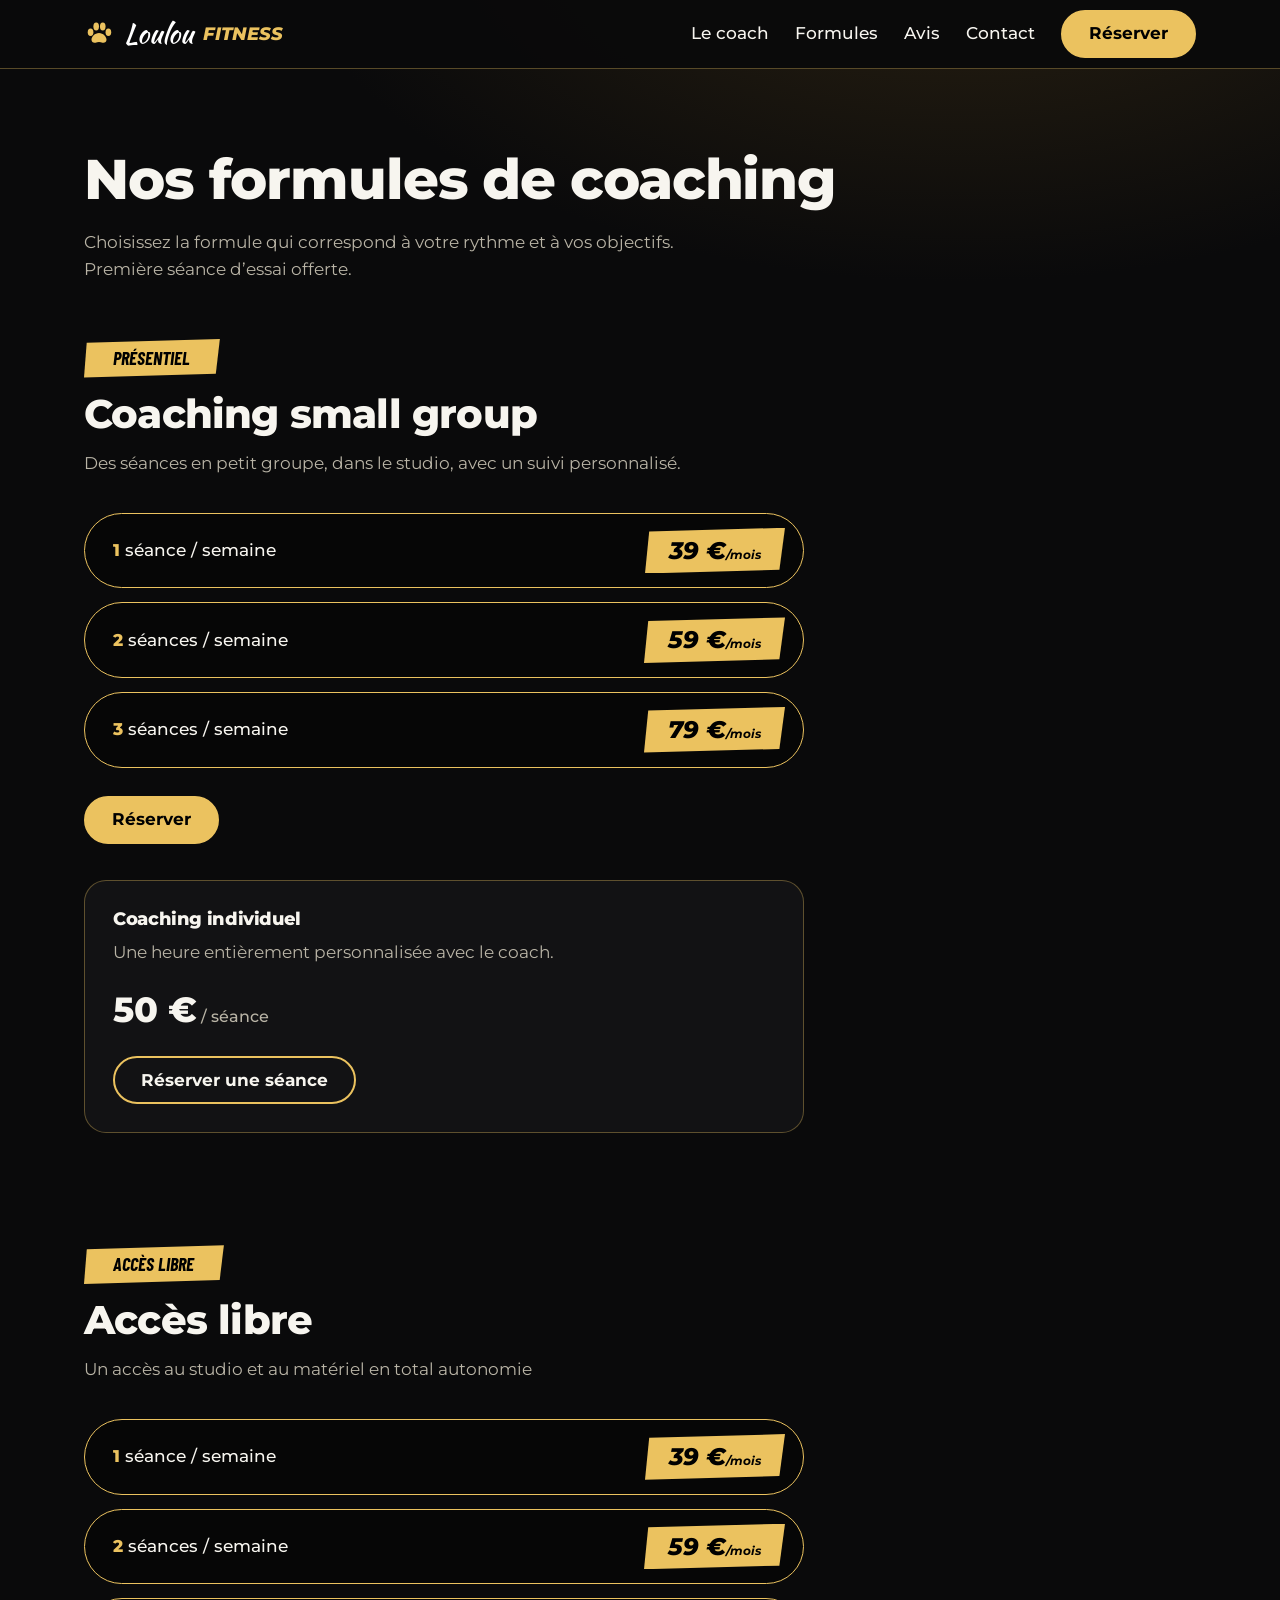
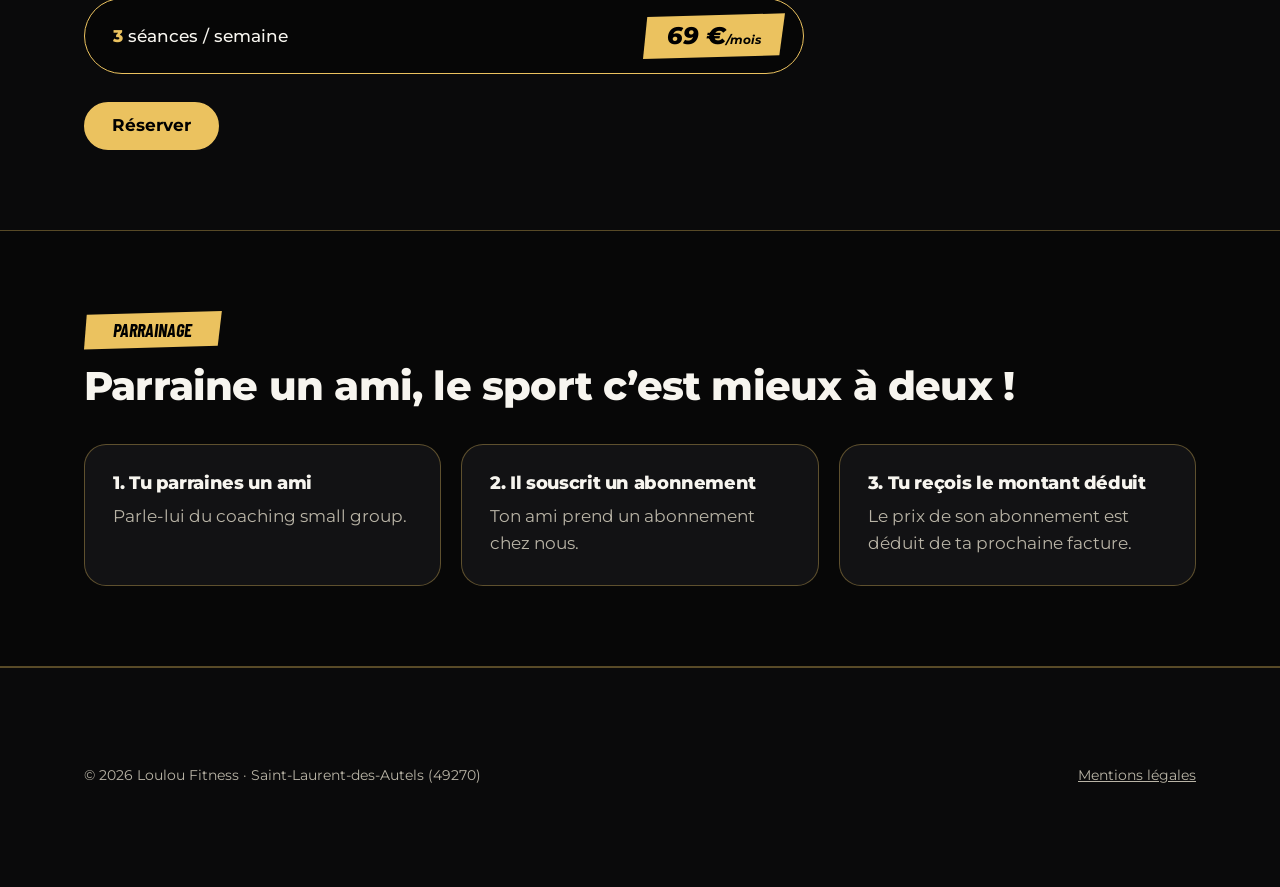
==== formules.html @ 881c1370 "initialisation style" ====
<!doctype html>
<html lang="fr">
<head>
<meta charset="utf-8">
<meta name="viewport" content="width=device-width, initial-scale=1">
<title>Loulou Fitness | Nos Formules de coaching</title>
<meta name="description" content="Coaching small group en présentiel dès 39 €/mois, coaching individuel et parrainage à Saint-Laurent-des-Autels (49270). Découvrez toutes les formules Loulou Fitness.">
<link rel="canonical" href="https://loulou-fitness.fr/formules.html">
<link rel="icon" href="assets/loulou-fitness_img.png" type="image/png">
<meta name="theme-color" content="#0a0a0b">
<link rel="preconnect" href="https://fonts.googleapis.com"><link rel="preconnect" href="https://fonts.gstatic.com" crossorigin>
<link href="https://fonts.googleapis.com/css2?family=Barlow+Condensed:ital,wght@1,700&family=Kaushan+Script&family=Montserrat:ital,wght@0,500;0,700;0,800;1,800&display=swap" rel="stylesheet">
<link rel="stylesheet" href="style.css">
</head>
<body>
<header class="top"><div class="wrap"><a class="logo" href="/" aria-label="Loulou Fitness, accueil"><svg viewBox="0 0 32 32" width="30" height="30" aria-hidden="true"><g fill="#ebc25f"><ellipse cx="7" cy="14" rx="3" ry="4"/><ellipse cx="13" cy="8" rx="3" ry="4.2"/><ellipse cx="20" cy="8" rx="3" ry="4.2"/><ellipse cx="26" cy="14" rx="3" ry="4"/><path d="M16 15c-4.5 0-8 4-8 7.2 0 2.6 2.2 3.6 4.3 3.1 1.2-.3 2.4-.7 3.7-.7s2.500.4 3.700.7c2.100.5 4.300-.5 4.300-3.100C24 19 20.500 15 16 15z"/></g></svg><span class="script">Loulou</span> <b>FITNESS</b></a>
<nav aria-label="Navigation principale"><a href="/#coach">Le coach</a><a href="formules.html">Formules</a><a href="/#avis">Avis</a><a href="/#contact">Contact</a><a href="https://reservation.loulou-fitness.fr" class="btn">Réserver</a></nav>
</div></header>
<main>
<section style="padding-bottom:24px"><div class="wrap">
<h1>Nos formules de coaching</h1>
<p class="muted" style="margin-top:18px;max-width:36em">Choisissez la formule qui correspond à votre rythme et à vos objectifs. Première séance d’essai offerte.</p>
</div></section>

<section id="presentiel" style="padding-top:32px"><div class="wrap">
<div class="head"><span class="stroke">Présentiel</span><h2>Coaching small group</h2><p class="muted">Des séances en petit groupe, dans le studio, avec un suivi personnalisé.</p></div>
<div class="pills">
<div class="pill"><span><b>1</b> séance / semaine</span><strong>39 €<small>/mois</small></strong></div>
<div class="pill"><span><b>2</b> séances / semaine</span><strong>59 €<small>/mois</small></strong></div>
<div class="pill"><span><b>3</b> séances / semaine</span><strong>79 €<small>/mois</small></strong></div>
</div>
<div class="cta-row"><a class="btn" href="https://reservation.loulou-fitness.fr">Réserver</a></div>
<div class="card" style="margin-top:36px;max-width:720px"><h3>Coaching individuel</h3><p>Une heure entièrement personnalisée avec le coach.</p><div class="price">50 €<small> / séance</small></div><a class="btn ghost" href="https://reservation.loulou-fitness.fr">Réserver une séance</a></div>
</div></section>

<!-- Accès libre : compléter (contenu, tarifs) puis retirer hidden -->
<section id="Accès libre" style="padding-top:32px"><div class="wrap">
<div class="head"><span class="stroke">Accès libre</span><h2>Accès libre</h2><p class="muted">Un accès au studio et au matériel en total autonomie</p></div>
<div class="pills">
<div class="pill"><span><b>1</b> séance / semaine</span><strong>39 €<small>/mois</small></strong></div>
<div class="pill"><span><b>2</b> séances / semaine</span><strong>59 €<small>/mois</small></strong></div>
<div class="pill"><span><b>3</b> séances / semaine</span><strong>69 €<small>/mois</small></strong></div>
</div>
<div class="cta-row"><a class="btn" href="https://reservation.loulou-fitness.fr">Réserver</a></div>
</div></section>

<!-- Distanciel : compléter (contenu, tarifs) puis retirer hidden -->
<section hidden id="distanciel"><div class="wrap"><div class="head"><span class="stroke">Distanciel</span><h2>Coaching à distance</h2><p class="muted">[Description et tarifs]</p></div></div></section>

<section id="parrainage" class="alt-bg"><div class="wrap">
<div class="head"><span class="stroke">Parrainage</span><h2>Parraine un ami, le sport c’est mieux à deux !</h2></div>
<div class="grid">
<div class="card"><h3>1. Tu parraines un ami</h3><p>Parle-lui du coaching small group.</p></div>
<div class="card"><h3>2. Il souscrit un abonnement</h3><p>Ton ami prend un abonnement chez nous.</p></div>
<div class="card"><h3>3. Tu reçois le montant déduit</h3><p>Le prix de son abonnement est déduit de ta prochaine facture.</p></div>
</div>
</div></section>
</main>
<footer><div class="wrap"><div class="legal"><span>© 2026 Loulou Fitness · Saint-Laurent-des-Autels (49270)</span><a href="mentions-legales.html">Mentions légales</a></div></div></footer>
<div class="bar"><a class="btn ghost" href="tel:+33668497750">Appeler</a><a class="btn" href="https://reservation.loulou-fitness.fr">Réserver</a></div>
</body>
</html>
---- style.css ----
:root{--bg:#0a0a0b;--panel:#121214;--line:rgba(235,194,95,.35);--ink:#f7f5ef;--mute:#b9b4a6;--gold:#ebc25f}
*{box-sizing:border-box}
html{scroll-behavior:smooth;scroll-padding-top:80px}
body{margin:0;color:var(--ink);font:400 17px/1.6 Montserrat,system-ui,-apple-system,"Segoe UI",Arial,sans-serif;background:radial-gradient(1100px 600px at 75% -10%,#2b2212 0,var(--bg) 62%) fixed,var(--bg)}
h1,h2,h3{margin:0;font-weight:800;letter-spacing:-.02em;line-height:1.1}
h1{font-size:clamp(2rem,4.8vw,3.5rem)}
h2{font-size:clamp(1.7rem,3.6vw,2.5rem)}
h3{font-size:1.15rem}
p{margin:0}
a{color:inherit}
a:focus-visible,button:focus-visible{outline:3px solid var(--gold);outline-offset:3px}
.skip{position:absolute;left:-999px;top:8px;background:var(--gold);color:#000;padding:8px 14px;border-radius:8px;z-index:20}
.skip:focus{left:8px}
.wrap{max-width:1160px;margin:0 auto;padding:0 24px}
.muted{color:var(--mute)}
.y{color:var(--gold)}
.script{font-family:"Kaushan Script","Segoe Script",cursive;font-weight:400}
.stroke{display:inline-block;background:var(--gold);color:#000;font:italic 700 1.15rem/1 "Barlow Condensed","Arial Narrow",sans-serif;text-transform:uppercase;padding:.55em 1.6em;clip-path:polygon(2% 10%,100% 0,97% 90%,0 100%)}
.btn{display:inline-flex;align-items:center;justify-content:center;min-height:48px;padding:0 26px;border-radius:999px;font-weight:700;text-decoration:none;background:var(--gold);color:#000;border:2px solid var(--gold)}
.btn:hover{background:#fff;border-color:#fff}
.btn.ghost{background:transparent;color:var(--ink);border-color:var(--gold)}
.btn.ghost:hover{background:var(--gold);color:#000}
.btn.dark{background:#000;color:var(--gold);border-color:#000}
.btn.dark:hover{background:#1a1a1a}
header.top{border-bottom:1px solid var(--line);position:sticky;top:0;background:rgba(10,10,11,.95);z-index:10}
.top .wrap{display:flex;align-items:center;justify-content:space-between;gap:16px;min-height:68px}
.logo{display:flex;align-items:center;gap:10px;text-decoration:none;font-size:1.5rem;line-height:1}
.logo .script{color:#fff;font-size:1.7rem}
.logo b{color:var(--gold);font-style:italic;font-weight:800;font-size:1.15rem}
nav{display:flex;align-items:center;gap:26px}
nav a:not(.btn){text-decoration:none;font-weight:500}
nav a:not(.btn):hover{color:var(--gold)}
section{padding:80px 0}
.hero{display:grid;grid-template-columns:1.1fr .9fr;gap:48px;align-items:center}
.hero .lead{font-size:1.1rem;max-width:34em;margin:22px 0 28px}
.actions{display:flex;flex-wrap:wrap;gap:12px}
.ph{background:var(--panel);color:var(--mute);border:1px dashed var(--line);border-radius:24px;min-height:440px;display:flex;align-items:center;justify-content:center;text-align:center;padding:24px}
.grid{display:grid;grid-template-columns:repeat(auto-fit,minmax(240px,1fr));gap:20px}
.card{background:var(--panel);border:1px solid var(--line);border-radius:22px;padding:28px}
.card p{color:var(--mute);margin-top:10px}
.card.pop{border:2px solid var(--gold)}
.about{display:grid;grid-template-columns:.8fr 1.2fr;gap:48px;align-items:center}
.stats{display:flex;flex-wrap:wrap;gap:36px;margin-top:28px}
.stats strong{display:block;font-size:2.4rem;line-height:1;color:var(--gold);font-weight:800}
.alt-bg{background:rgba(0,0,0,.35);border-block:1px solid var(--line)}
.head{margin-bottom:36px;display:flex;flex-direction:column;gap:14px;align-items:flex-start}
.pills{display:grid;gap:14px;max-width:720px}
.pill{display:flex;align-items:center;justify-content:space-between;gap:16px;border:1.5px solid var(--gold);border-radius:999px;padding:14px 18px 14px 28px;background:rgba(0,0,0,.45);font-weight:500}
.pill b{color:var(--gold);font-weight:800}
.pill strong{background:var(--gold);color:#000;font:italic 800 1.5rem/1 Montserrat,sans-serif;padding:.45em 1em;clip-path:polygon(3% 8%,100% 0,96% 92%,0 100%);white-space:nowrap}
.pill small{font-size:.75rem;font-weight:700}
.price{font-size:2.2rem;font-weight:800;margin:16px 0 18px}
.price small{font-size:1rem;font-weight:500;color:var(--mute)}
.stars{color:var(--gold);letter-spacing:.15em;font-size:1.2rem}
.rv blockquote{margin:12px 0;color:var(--ink)}
.rv figcaption{color:var(--mute);font-size:.9rem}
.band{background:linear-gradient(135deg,#f3cf78,#d6a94c);color:#000;border-radius:28px;padding:56px;display:flex;flex-wrap:wrap;gap:24px;align-items:center;justify-content:space-between}
.band p{margin-top:10px;max-width:32em}
.cta-row{margin-top:28px;display:flex;flex-wrap:wrap;gap:12px}
footer{border-top:1px solid var(--line);padding:56px 0 100px}
footer .grid{grid-template-columns:repeat(auto-fit,minmax(220px,1fr));gap:32px}
footer h3{margin-bottom:12px}
footer p,footer li{color:var(--mute)}
footer ul{list-style:none;margin:0;padding:0}
.legal{margin-top:40px;display:flex;flex-wrap:wrap;gap:16px;justify-content:space-between;font-size:.9rem;color:var(--mute)}
.bar{display:none}
.prose{max-width:720px}.prose h2{margin:36px 0 10px;font-size:1.5rem}.prose p{margin-bottom:12px;color:var(--mute)}
@media(max-width:860px){
 section{padding:56px 0}
 .hero,.about{grid-template-columns:1fr;gap:32px}
 .ph{min-height:260px}
 nav a:not(.btn){display:none}
 .band{padding:32px 24px}
 .pill{padding:12px 12px 12px 20px}
 .pill strong{font-size:1.2rem}
 .bar{display:flex;position:fixed;left:0;right:0;bottom:0;gap:10px;padding:10px 16px;background:#000;border-top:1px solid var(--line);z-index:10}
 .bar .btn{flex:1;min-height:48px;padding:0 12px}
}
@media(prefers-reduced-motion:reduce){html{scroll-behavior:auto}}
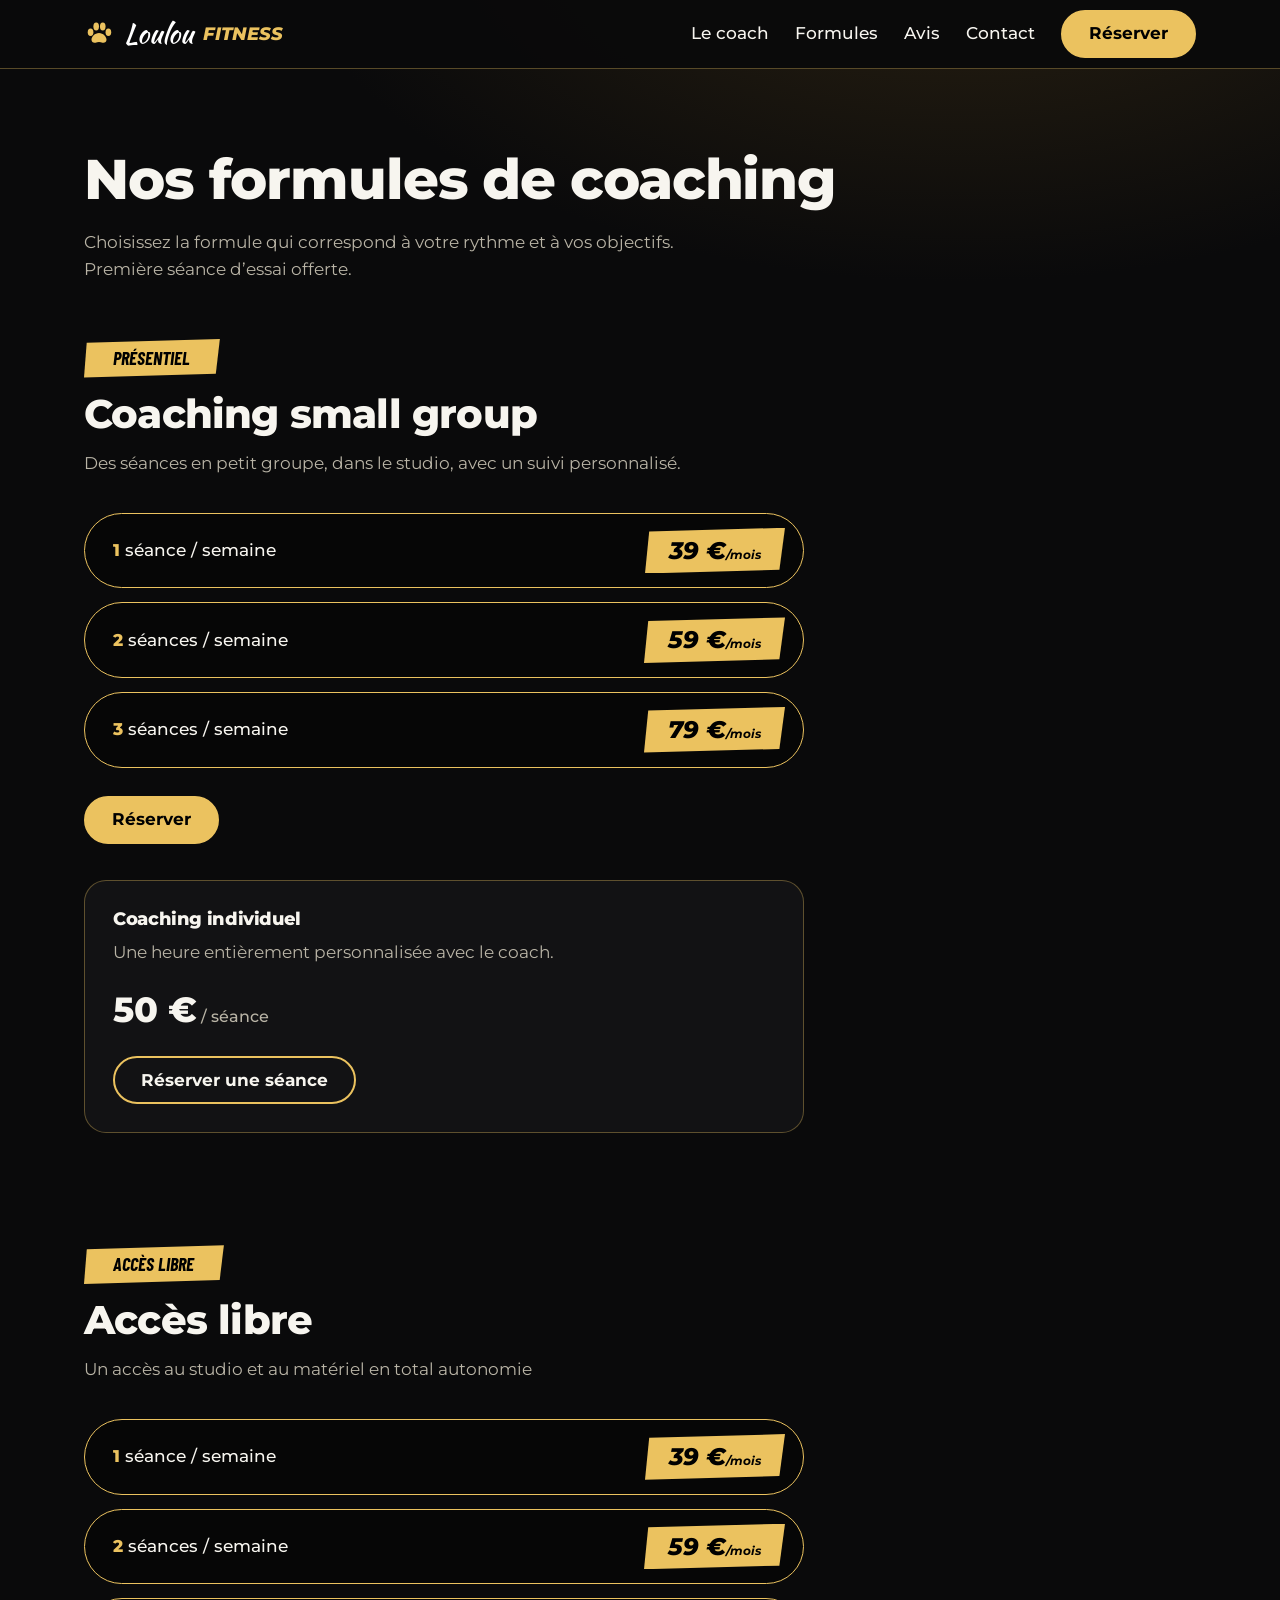
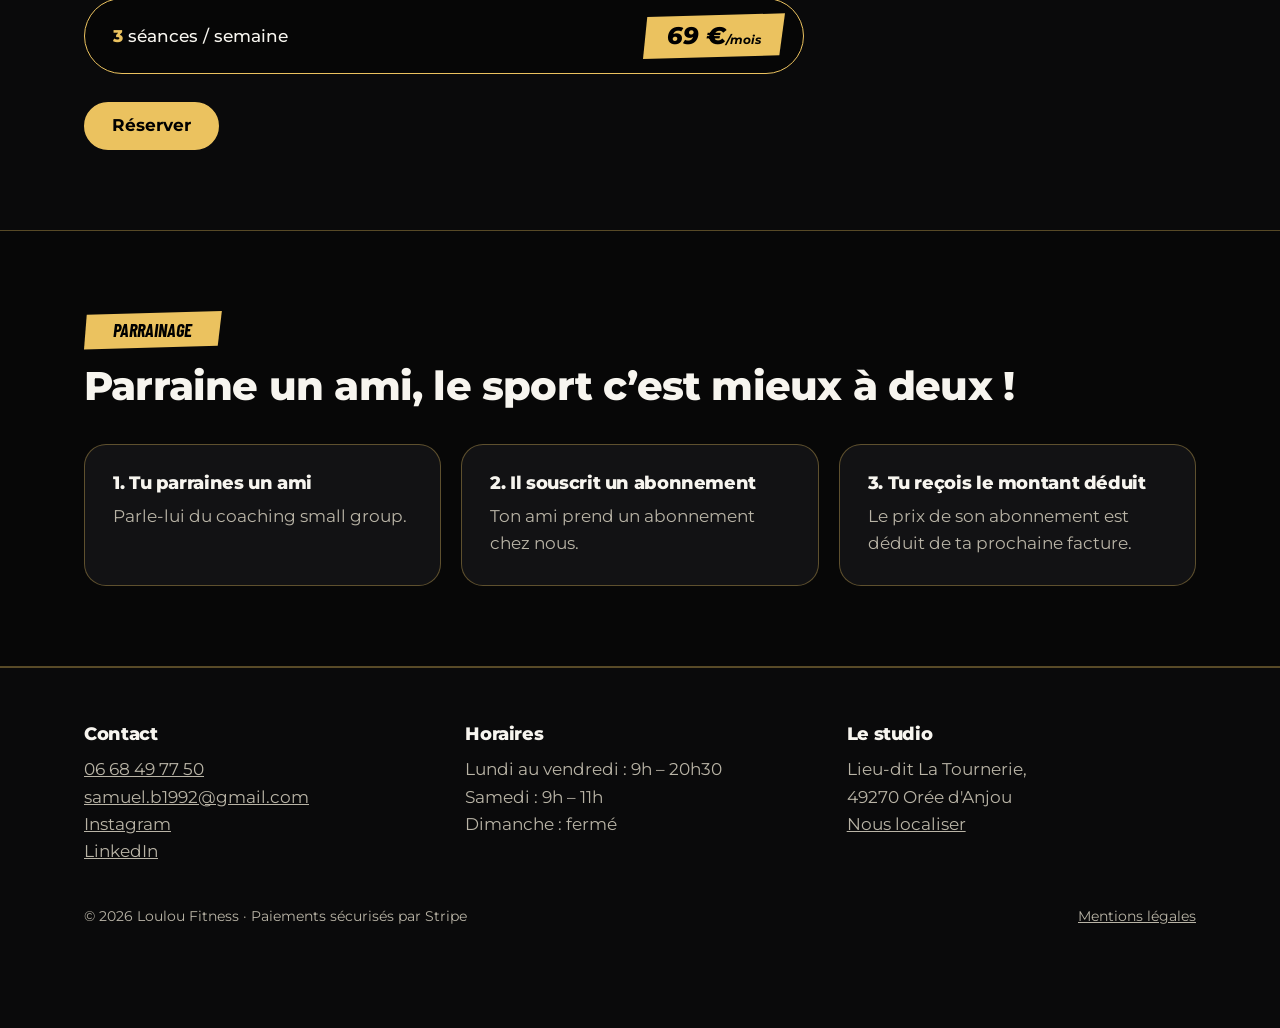
==== commit f908bbd8: "Initialisation site vitrine 1.1" ====
--- a/formules.html
+++ b/formules.html
@@ -13,8 +13,8 @@
 <link rel="stylesheet" href="style.css">
 </head>
 <body>
-<header class="top"><div class="wrap"><a class="logo" href="/" aria-label="Loulou Fitness, accueil"><svg viewBox="0 0 32 32" width="30" height="30" aria-hidden="true"><g fill="#ebc25f"><ellipse cx="7" cy="14" rx="3" ry="4"/><ellipse cx="13" cy="8" rx="3" ry="4.2"/><ellipse cx="20" cy="8" rx="3" ry="4.2"/><ellipse cx="26" cy="14" rx="3" ry="4"/><path d="M16 15c-4.5 0-8 4-8 7.2 0 2.6 2.2 3.6 4.3 3.1 1.2-.3 2.4-.7 3.7-.7s2.500.4 3.700.7c2.100.5 4.300-.5 4.300-3.100C24 19 20.500 15 16 15z"/></g></svg><span class="script">Loulou</span> <b>FITNESS</b></a>
-<nav aria-label="Navigation principale"><a href="/#coach">Le coach</a><a href="formules.html">Formules</a><a href="/#avis">Avis</a><a href="/#contact">Contact</a><a href="https://reservation.loulou-fitness.fr" class="btn">Réserver</a></nav>
+<header class="top"><div class="wrap"><a class="logo" href="index.html" aria-label="Loulou Fitness, accueil"><svg viewBox="0 0 32 32" width="30" height="30" aria-hidden="true"><g fill="#ebc25f"><ellipse cx="7" cy="14" rx="3" ry="4"/><ellipse cx="13" cy="8" rx="3" ry="4.2"/><ellipse cx="20" cy="8" rx="3" ry="4.2"/><ellipse cx="26" cy="14" rx="3" ry="4"/><path d="M16 15c-4.5 0-8 4-8 7.2 0 2.6 2.2 3.6 4.3 3.1 1.2-.3 2.4-.7 3.7-.7s2.500.4 3.700.7c2.100.5 4.300-.5 4.300-3.100C24 19 20.500 15 16 15z"/></g></svg><span class="script">Loulou</span> <b>FITNESS</b></a>
+<nav aria-label="Navigation principale"><a href="index.html#coach">Le coach</a><a href="formules.html">Formules</a><a href="index.html#avis">Avis</a><a href="/#contact">Contact</a><a href="https://reservation.loulou-fitness.fr" class="btn">Réserver</a></nav>
 </div></header>
 <main>
 <section style="padding-bottom:24px"><div class="wrap">
@@ -56,7 +56,55 @@
 </div>
 </div></section>
 </main>
-<footer><div class="wrap"><div class="legal"><span>© 2026 Loulou Fitness · Saint-Laurent-des-Autels (49270)</span><a href="mentions-legales.html">Mentions légales</a></div></div></footer>
 <div class="bar"><a class="btn ghost" href="tel:+33668497750">Appeler</a><a class="btn" href="https://reservation.loulou-fitness.fr">Réserver</a></div>
+
+<footer id="contact">
+      <div class="wrap">
+        <div class="grid">
+          <div>
+            <h3>Contact</h3>
+            <ul>
+              <li><a href="tel:+33668497750">06 68 49 77 50</a></li>
+              <li>
+                <a href="mailto:samuel.b1992@gmail.com">samuel.b1992@gmail.com</a>
+              </li>
+              <li>
+                <a href="https://www.instagram.com/samb_coach/" rel="noopener">Instagram</a>
+              </li>
+              <li>
+                <a href="https://www.linkedin.com/in/samuel-bougeard-624359366/" rel="noopener">LinkedIn</a>
+              </li>
+            </ul>
+          </div>
+          <div>
+            <h3>Horaires</h3>
+            <ul>
+              <li>Lundi au vendredi : 9h – 20h30</li>
+              <li>Samedi : 9h – 11h</li>
+              <li>Dimanche : fermé</li>
+            </ul>
+          </div>
+          <div>
+            <h3>Le studio</h3>
+            <p>
+              Lieu-dit La Tournerie, <br> 49270 Orée d'Anjou <br>
+              <a href="https://www.google.com/maps/place/Loulou+Fitness+-+Coach+Sportif+-+Small+Group/@47.3127437,-1.2188077,16271m/data=!3m1!1e3!4m6!3m5!1s0x48060fe608d5f233:0xdbdd359507353f43!8m2!3d47.2816288!4d-1.1493379!16s%2Fg%2F11z_flt7z6?authuser=0&entry=ttu&g_ep=EgoyMDI2MTExMC4wIKXMDSoASAFQAw%3D%3D" rel="noopener" target="_blank">Nous localiser</a>
+            </p>
+          </div>
+        </div>
+        <div class="legal">
+          <span>© 2026 Loulou Fitness · Paiements sécurisés par Stripe</span
+          ><a href="mentions-legales.html">Mentions légales</a>
+        </div>
+      </div>
+    </footer>
+
+    <div class="bar">
+      <a class="btn ghost" href="tel:+33668497750">Appeler</a
+      ><a class="btn" href="https://reservation.loulou-fitness.fr">Réserver</a>
+    </div>
+  </body>
+</html>
+
 </body>
 </html>
--- a/style.css
+++ b/style.css
@@ -1,79 +1,650 @@
-:root{--bg:#0a0a0b;--panel:#121214;--line:rgba(235,194,95,.35);--ink:#f7f5ef;--mute:#b9b4a6;--gold:#ebc25f}
-*{box-sizing:border-box}
-html{scroll-behavior:smooth;scroll-padding-top:80px}
-body{margin:0;color:var(--ink);font:400 17px/1.6 Montserrat,system-ui,-apple-system,"Segoe UI",Arial,sans-serif;background:radial-gradient(1100px 600px at 75% -10%,#2b2212 0,var(--bg) 62%) fixed,var(--bg)}
-h1,h2,h3{margin:0;font-weight:800;letter-spacing:-.02em;line-height:1.1}
-h1{font-size:clamp(2rem,4.8vw,3.5rem)}
-h2{font-size:clamp(1.7rem,3.6vw,2.5rem)}
-h3{font-size:1.15rem}
-p{margin:0}
-a{color:inherit}
-a:focus-visible,button:focus-visible{outline:3px solid var(--gold);outline-offset:3px}
-.skip{position:absolute;left:-999px;top:8px;background:var(--gold);color:#000;padding:8px 14px;border-radius:8px;z-index:20}
-.skip:focus{left:8px}
-.wrap{max-width:1160px;margin:0 auto;padding:0 24px}
-.muted{color:var(--mute)}
-.y{color:var(--gold)}
-.script{font-family:"Kaushan Script","Segoe Script",cursive;font-weight:400}
-.stroke{display:inline-block;background:var(--gold);color:#000;font:italic 700 1.15rem/1 "Barlow Condensed","Arial Narrow",sans-serif;text-transform:uppercase;padding:.55em 1.6em;clip-path:polygon(2% 10%,100% 0,97% 90%,0 100%)}
-.btn{display:inline-flex;align-items:center;justify-content:center;min-height:48px;padding:0 26px;border-radius:999px;font-weight:700;text-decoration:none;background:var(--gold);color:#000;border:2px solid var(--gold)}
-.btn:hover{background:#fff;border-color:#fff}
-.btn.ghost{background:transparent;color:var(--ink);border-color:var(--gold)}
-.btn.ghost:hover{background:var(--gold);color:#000}
-.btn.dark{background:#000;color:var(--gold);border-color:#000}
-.btn.dark:hover{background:#1a1a1a}
-header.top{border-bottom:1px solid var(--line);position:sticky;top:0;background:rgba(10,10,11,.95);z-index:10}
-.top .wrap{display:flex;align-items:center;justify-content:space-between;gap:16px;min-height:68px}
-.logo{display:flex;align-items:center;gap:10px;text-decoration:none;font-size:1.5rem;line-height:1}
-.logo .script{color:#fff;font-size:1.7rem}
-.logo b{color:var(--gold);font-style:italic;font-weight:800;font-size:1.15rem}
-nav{display:flex;align-items:center;gap:26px}
-nav a:not(.btn){text-decoration:none;font-weight:500}
-nav a:not(.btn):hover{color:var(--gold)}
-section{padding:80px 0}
-.hero{display:grid;grid-template-columns:1.1fr .9fr;gap:48px;align-items:center}
-.hero .lead{font-size:1.1rem;max-width:34em;margin:22px 0 28px}
-.actions{display:flex;flex-wrap:wrap;gap:12px}
-.ph{background:var(--panel);color:var(--mute);border:1px dashed var(--line);border-radius:24px;min-height:440px;display:flex;align-items:center;justify-content:center;text-align:center;padding:24px}
-.grid{display:grid;grid-template-columns:repeat(auto-fit,minmax(240px,1fr));gap:20px}
-.card{background:var(--panel);border:1px solid var(--line);border-radius:22px;padding:28px}
-.card p{color:var(--mute);margin-top:10px}
-.card.pop{border:2px solid var(--gold)}
-.about{display:grid;grid-template-columns:.8fr 1.2fr;gap:48px;align-items:center}
-.stats{display:flex;flex-wrap:wrap;gap:36px;margin-top:28px}
-.stats strong{display:block;font-size:2.4rem;line-height:1;color:var(--gold);font-weight:800}
-.alt-bg{background:rgba(0,0,0,.35);border-block:1px solid var(--line)}
-.head{margin-bottom:36px;display:flex;flex-direction:column;gap:14px;align-items:flex-start}
-.pills{display:grid;gap:14px;max-width:720px}
-.pill{display:flex;align-items:center;justify-content:space-between;gap:16px;border:1.5px solid var(--gold);border-radius:999px;padding:14px 18px 14px 28px;background:rgba(0,0,0,.45);font-weight:500}
-.pill b{color:var(--gold);font-weight:800}
-.pill strong{background:var(--gold);color:#000;font:italic 800 1.5rem/1 Montserrat,sans-serif;padding:.45em 1em;clip-path:polygon(3% 8%,100% 0,96% 92%,0 100%);white-space:nowrap}
-.pill small{font-size:.75rem;font-weight:700}
-.price{font-size:2.2rem;font-weight:800;margin:16px 0 18px}
-.price small{font-size:1rem;font-weight:500;color:var(--mute)}
-.stars{color:var(--gold);letter-spacing:.15em;font-size:1.2rem}
-.rv blockquote{margin:12px 0;color:var(--ink)}
-.rv figcaption{color:var(--mute);font-size:.9rem}
-.band{background:linear-gradient(135deg,#f3cf78,#d6a94c);color:#000;border-radius:28px;padding:56px;display:flex;flex-wrap:wrap;gap:24px;align-items:center;justify-content:space-between}
-.band p{margin-top:10px;max-width:32em}
-.cta-row{margin-top:28px;display:flex;flex-wrap:wrap;gap:12px}
-footer{border-top:1px solid var(--line);padding:56px 0 100px}
-footer .grid{grid-template-columns:repeat(auto-fit,minmax(220px,1fr));gap:32px}
-footer h3{margin-bottom:12px}
-footer p,footer li{color:var(--mute)}
-footer ul{list-style:none;margin:0;padding:0}
-.legal{margin-top:40px;display:flex;flex-wrap:wrap;gap:16px;justify-content:space-between;font-size:.9rem;color:var(--mute)}
-.bar{display:none}
-.prose{max-width:720px}.prose h2{margin:36px 0 10px;font-size:1.5rem}.prose p{margin-bottom:12px;color:var(--mute)}
-@media(max-width:860px){
- section{padding:56px 0}
- .hero,.about{grid-template-columns:1fr;gap:32px}
- .ph{min-height:260px}
- nav a:not(.btn){display:none}
- .band{padding:32px 24px}
- .pill{padding:12px 12px 12px 20px}
- .pill strong{font-size:1.2rem}
- .bar{display:flex;position:fixed;left:0;right:0;bottom:0;gap:10px;padding:10px 16px;background:#000;border-top:1px solid var(--line);z-index:10}
- .bar .btn{flex:1;min-height:48px;padding:0 12px}
-}
-@media(prefers-reduced-motion:reduce){html{scroll-behavior:auto}}
+:root {
+  --bg: #0a0a0b;
+  --panel: #121214;
+  --line: rgba(235, 194, 95, 0.35);
+  --ink: #f7f5ef;
+  --mute: #b9b4a6;
+  --gold: #ebc25f;
+}
+* {
+  box-sizing: border-box;
+}
+html {
+  scroll-behavior: smooth;
+  scroll-padding-top: 80px;
+}
+body {
+  margin: 0;
+  color: var(--ink);
+  font:
+    400 17px/1.6 Montserrat,
+    system-ui,
+    -apple-system,
+    "Segoe UI",
+    Arial,
+    sans-serif;
+  background:
+    radial-gradient(1100px 600px at 75% -10%, #2b2212 0, var(--bg) 62%) fixed,
+    var(--bg);
+}
+h1,
+h2,
+h3 {
+  margin: 0;
+  font-weight: 800;
+  letter-spacing: -0.02em;
+  line-height: 1.1;
+}
+h1 {
+  font-size: clamp(2rem, 4.8vw, 3.5rem);
+}
+h2 {
+  font-size: clamp(1.7rem, 3.6vw, 2.5rem);
+}
+h3 {
+  font-size: 1.15rem;
+}
+p {
+  margin: 0;
+}
+a {
+  color: inherit;
+}
+a:focus-visible,
+button:focus-visible {
+  outline: 3px solid var(--gold);
+  outline-offset: 3px;
+}
+.skip {
+  position: absolute;
+  left: -999px;
+  top: 8px;
+  background: var(--gold);
+  color: #000;
+  padding: 8px 14px;
+  border-radius: 8px;
+  z-index: 20;
+}
+.skip:focus {
+  left: 8px;
+}
+.wrap {
+  max-width: 1160px;
+  margin: 0 auto;
+  padding: 0 24px;
+}
+.muted {
+  color: var(--mute);
+}
+.y {
+  color: var(--gold);
+}
+.script {
+  font-family: "Kaushan Script", "Segoe Script", cursive;
+  font-weight: 400;
+}
+.stroke {
+  display: inline-block;
+  background: var(--gold);
+  color: #000;
+  font:
+    italic 700 1.15rem/1 "Barlow Condensed",
+    "Arial Narrow",
+    sans-serif;
+  text-transform: uppercase;
+  padding: 0.55em 1.6em;
+  clip-path: polygon(2% 10%, 100% 0, 97% 90%, 0 100%);
+}
+.btn {
+  display: inline-flex;
+  align-items: center;
+  justify-content: center;
+  min-height: 48px;
+  padding: 0 26px;
+  border-radius: 999px;
+  font-weight: 700;
+  text-decoration: none;
+  background: var(--gold);
+  color: #000;
+  border: 2px solid var(--gold);
+}
+.btn:hover {
+  background: #fff;
+  border-color: #fff;
+}
+.btn.ghost {
+  background: transparent;
+  color: var(--ink);
+  border-color: var(--gold);
+}
+.btn.ghost:hover {
+  background: var(--gold);
+  color: #000;
+}
+.btn.dark {
+  background: #000;
+  color: var(--gold);
+  border-color: #000;
+}
+.btn.dark:hover {
+  background: #1a1a1a;
+}
+header.top {
+  border-bottom: 1px solid var(--line);
+  position: sticky;
+  top: 0;
+  background: rgba(10, 10, 11, 0.95);
+  z-index: 10;
+}
+.top .wrap {
+  display: flex;
+  align-items: center;
+  justify-content: space-between;
+  gap: 16px;
+  min-height: 68px;
+}
+.logo {
+  display: flex;
+  align-items: center;
+  gap: 10px;
+  text-decoration: none;
+  font-size: 1.5rem;
+  line-height: 1;
+}
+.logo .script {
+  color: #fff;
+  font-size: 1.7rem;
+}
+.logo b {
+  color: var(--gold);
+  font-style: italic;
+  font-weight: 800;
+  font-size: 1.15rem;
+}
+nav {
+  display: flex;
+  align-items: center;
+  gap: 26px;
+}
+nav a:not(.btn) {
+  text-decoration: none;
+  font-weight: 500;
+}
+nav a:not(.btn):hover {
+  color: var(--gold);
+}
+section {
+  padding: 80px 0;
+}
+.hero {
+  display: grid;
+  grid-template-columns: 1.1fr 0.9fr;
+  gap: 48px;
+  align-items: center;
+}
+.hero .lead {
+  font-size: 1.1rem;
+  max-width: 34em;
+  margin: 22px 0 28px;
+}
+.actions {
+  display: flex;
+  flex-wrap: wrap;
+  gap: 12px;
+}
+.ph {
+  background: var(--panel);
+  color: var(--mute);
+  border: 1px dashed var(--line);
+  border-radius: 24px;
+  min-height: 440px;
+  display: flex;
+  align-items: center;
+  justify-content: center;
+  text-align: center;
+  padding: 24px;
+}
+.grid {
+  display: grid;
+  grid-template-columns: repeat(auto-fit, minmax(240px, 1fr));
+  gap: 20px;
+}
+.card {
+  background: var(--panel);
+  border: 1px solid var(--line);
+  border-radius: 22px;
+  padding: 28px;
+}
+.card p {
+  color: var(--mute);
+  margin-top: 10px;
+}
+.card.pop {
+  border: 2px solid var(--gold);
+}
+.about {
+  display: grid;
+  grid-template-columns: 0.8fr 1.2fr;
+  gap: 48px;
+  align-items: center;
+}
+.stats {
+  display: flex;
+  flex-wrap: wrap;
+  gap: 36px;
+  margin-top: 28px;
+}
+.stats strong {
+  display: block;
+  font-size: 2.4rem;
+  line-height: 1;
+  color: var(--gold);
+  font-weight: 800;
+}
+.alt-bg {
+  background: rgba(0, 0, 0, 0.35);
+  border-block: 1px solid var(--line);
+}
+.head {
+  margin-bottom: 36px;
+  display: flex;
+  flex-direction: column;
+  gap: 14px;
+  align-items: flex-start;
+}
+.pills {
+  display: grid;
+  gap: 14px;
+  max-width: 720px;
+}
+.pill {
+  display: flex;
+  align-items: center;
+  justify-content: space-between;
+  gap: 16px;
+  border: 1.5px solid var(--gold);
+  border-radius: 999px;
+  padding: 14px 18px 14px 28px;
+  background: rgba(0, 0, 0, 0.45);
+  font-weight: 500;
+}
+.pill b {
+  color: var(--gold);
+  font-weight: 800;
+}
+.pill strong {
+  background: var(--gold);
+  color: #000;
+  font:
+    italic 800 1.5rem/1 Montserrat,
+    sans-serif;
+  padding: 0.45em 1em;
+  clip-path: polygon(3% 8%, 100% 0, 96% 92%, 0 100%);
+  white-space: nowrap;
+}
+.pill small {
+  font-size: 0.75rem;
+  font-weight: 700;
+}
+.price {
+  font-size: 2.2rem;
+  font-weight: 800;
+  margin: 16px 0 18px;
+}
+.price small {
+  font-size: 1rem;
+  font-weight: 500;
+  color: var(--mute);
+}
+.stars {
+  color: var(--gold);
+  letter-spacing: 0.15em;
+  font-size: 1.2rem;
+}
+.rv blockquote {
+  margin: 12px 0;
+  color: var(--ink);
+}
+.rv figcaption {
+  color: var(--mute);
+  font-size: 0.9rem;
+}
+.band {
+  background: linear-gradient(135deg, #f3cf78, #d6a94c);
+  color: #000;
+  border-radius: 28px;
+  padding: 56px;
+  display: flex;
+  flex-wrap: wrap;
+  gap: 24px;
+  align-items: center;
+  justify-content: space-between;
+}
+.band p {
+  margin-top: 10px;
+  max-width: 32em;
+}
+.cta-row {
+  margin-top: 28px;
+  display: flex;
+  flex-wrap: wrap;
+  gap: 12px;
+}
+footer {
+  border-top: 1px solid var(--line);
+  padding: 56px 0 100px;
+}
+footer .grid {
+  grid-template-columns: repeat(auto-fit, minmax(220px, 1fr));
+  gap: 32px;
+}
+footer h3 {
+  margin-bottom: 12px;
+}
+footer p,
+footer li {
+  color: var(--mute);
+}
+footer ul {
+  list-style: none;
+  margin: 0;
+  padding: 0;
+}
+.legal {
+  margin-top: 40px;
+  display: flex;
+  flex-wrap: wrap;
+  gap: 16px;
+  justify-content: space-between;
+  font-size: 0.9rem;
+  color: var(--mute);
+}
+.bar {
+  display: none;
+}
+.prose {
+  max-width: 720px;
+}
+.prose h2 {
+  margin: 36px 0 10px;
+  font-size: 1.5rem;
+}
+.prose p {
+  margin-bottom: 12px;
+  color: var(--mute);
+}
+@media (max-width: 860px) {
+  section {
+    padding: 56px 0;
+  }
+  .hero,
+  .about {
+    grid-template-columns: 1fr;
+    gap: 32px;
+  }
+  .ph {
+    min-height: 260px;
+  }
+  nav a:not(.btn) {
+    display: none;
+  }
+  .band {
+    padding: 32px 24px;
+  }
+  .pill {
+    padding: 12px 12px 12px 20px;
+  }
+  .pill strong {
+    font-size: 1.2rem;
+  }
+  .bar {
+    display: flex;
+    position: fixed;
+    left: 0;
+    right: 0;
+    bottom: 0;
+    gap: 10px;
+    padding: 10px 16px;
+    background: #000;
+    border-top: 1px solid var(--line);
+    z-index: 10;
+  }
+  .bar .btn {
+    flex: 1;
+    min-height: 48px;
+    padding: 0 12px;
+  }
+}
+@media (prefers-reduced-motion: reduce) {
+  html {
+    scroll-behavior: auto;
+  }
+}
+.reviews {
+  grid-template-columns: repeat(3, 1fr);
+}
+.rv {
+  display: flex;
+  flex-direction: column;
+}
+.rv figcaption {
+  margin-top: auto;
+}
+@media (max-width: 860px) {
+  .reviews {
+    display: flex;
+    overflow-x: auto;
+    scroll-snap-type: x mandatory;
+    gap: 16px;
+    padding-bottom: 12px;
+  }
+  .reviews .rv {
+    flex: 0 0 85%;
+    scroll-snap-align: start;
+  }
+}
+
+.trial {
+  position: fixed;
+  left: 0;
+  right: 0;
+  bottom: 0;
+  z-index: 15;
+  display: flex;
+  align-items: center;
+  justify-content: center;
+  gap: 16px;
+  padding: 10px 16px;
+  background: var(--gold);
+  color: #000;
+  box-shadow: 0 -4px 20px rgba(0, 0, 0, 0.45);
+}
+
+.trial p {
+  margin: 0;
+}
+.trial .btn {
+  min-height: 44px;
+  padding: 0 20px;
+  line-height: 1.2;
+  text-align: center;
+}
+.trial .btn.ghost {
+  color: #000;
+  border-color: #000;
+  background: transparent;
+}
+.trial .btn.ghost:hover {
+  background: #000;
+  color: var(--gold);
+}
+@media (max-width: 560px) {
+  .trial {
+    gap: 10px;
+  }
+  .trial p {
+    display: none;
+  }
+  .trial .btn {
+    flex: 1;
+    padding: 0 10px;
+  }
+}
+.gallery {
+  display: grid;
+  grid-template-columns: repeat(3, 1fr);
+  gap: 16px;
+}
+.gallery figure {
+  margin: 0;
+}
+.gallery img {
+  display: block;
+  width: 100%;
+  aspect-ratio: 4/3;
+  object-fit: cover;
+  border-radius: 20px;
+  border: 1px solid var(--line);
+}
+@media (max-width: 860px) {
+  .gallery {
+    grid-template-columns: repeat(2, 1fr);
+    gap: 10px;
+  }
+}
+.trial {
+  transition:
+    transform 0.25s ease,
+    visibility 0.25s;
+}
+.trial.is-off {
+  transform: translateY(110%);
+  visibility: hidden;
+}
+@media (prefers-reduced-motion: reduce) {
+  .trial {
+    transition: none;
+  }
+}
+.tabs {
+  display: flex;
+  flex-wrap: wrap;
+  gap: 10px;
+}
+.tab {
+  font: inherit;
+  font-weight: 700;
+  color: var(--ink);
+  background: transparent;
+  border: 1.5px solid var(--gold);
+  border-radius: 999px;
+  min-height: 48px;
+  padding: 0 24px;
+  cursor: pointer;
+}
+.tab:hover {
+  background: rgba(235, 194, 95, 0.18);
+}
+.tab[aria-selected="true"] {
+  background: var(--gold);
+  color: #000;
+}
+@media (max-width: 560px) {
+  .tabs {
+    display: grid;
+    grid-template-columns: repeat(3, 1fr);
+  }
+  .tab {
+    padding: 0 8px;
+    font-size: 0.9rem;
+  }
+}
+.panel {
+  margin-top: 32px;
+}
+
+.carousel {
+  position: relative;
+  max-width: 900px;
+  margin: 0 auto;
+}
+.track {
+  display: flex;
+  overflow-x: auto;
+  scroll-snap-type: x mandatory;
+  scroll-behavior: smooth;
+  scrollbar-width: none;
+  border-radius: 22px;
+  border: 1px solid var(--line);
+}
+.track::-webkit-scrollbar {
+  display: none;
+}
+.slide {
+  flex: 0 0 100%;
+  margin: 0;
+  scroll-snap-align: center;
+}
+.slide img {
+  display: block;
+  width: 100%;
+  aspect-ratio: 3/2;
+  object-fit: cover;
+}
+.car-btn {
+  position: absolute;
+  top: calc(50% - 24px);
+  width: 48px;
+  height: 48px;
+  border-radius: 50%;
+  border: 2px solid var(--gold);
+  background: rgba(10, 10, 11, 0.75);
+  color: var(--gold);
+  font-size: 1.8rem;
+  line-height: 1;
+  cursor: pointer;
+}
+.car-btn:hover {
+  background: var(--gold);
+  color: #000;
+}
+.car-btn.prev {
+  left: 12px;
+}
+.car-btn.next {
+  right: 12px;
+}
+.dots {
+  display: flex;
+  justify-content: center;
+  margin-top: 10px;
+}
+.dots button {
+  width: 28px;
+  height: 28px;
+  border: 0;
+  background: none;
+  padding: 0;
+  position: relative;
+  cursor: pointer;
+}
+.dots button::before {
+  content: "";
+  position: absolute;
+  inset: 8px;
+  border-radius: 50%;
+  border: 1.5px solid var(--gold);
+}
+.dots button[aria-current="true"]::before {
+  background: var(--gold);
+}
+@media (max-width: 560px) {
+  .car-btn {
+    display: none;
+  }
+}
+@media (prefers-reduced-motion: reduce) {
+  .track {
+    scroll-behavior: auto;
+  }
+}
